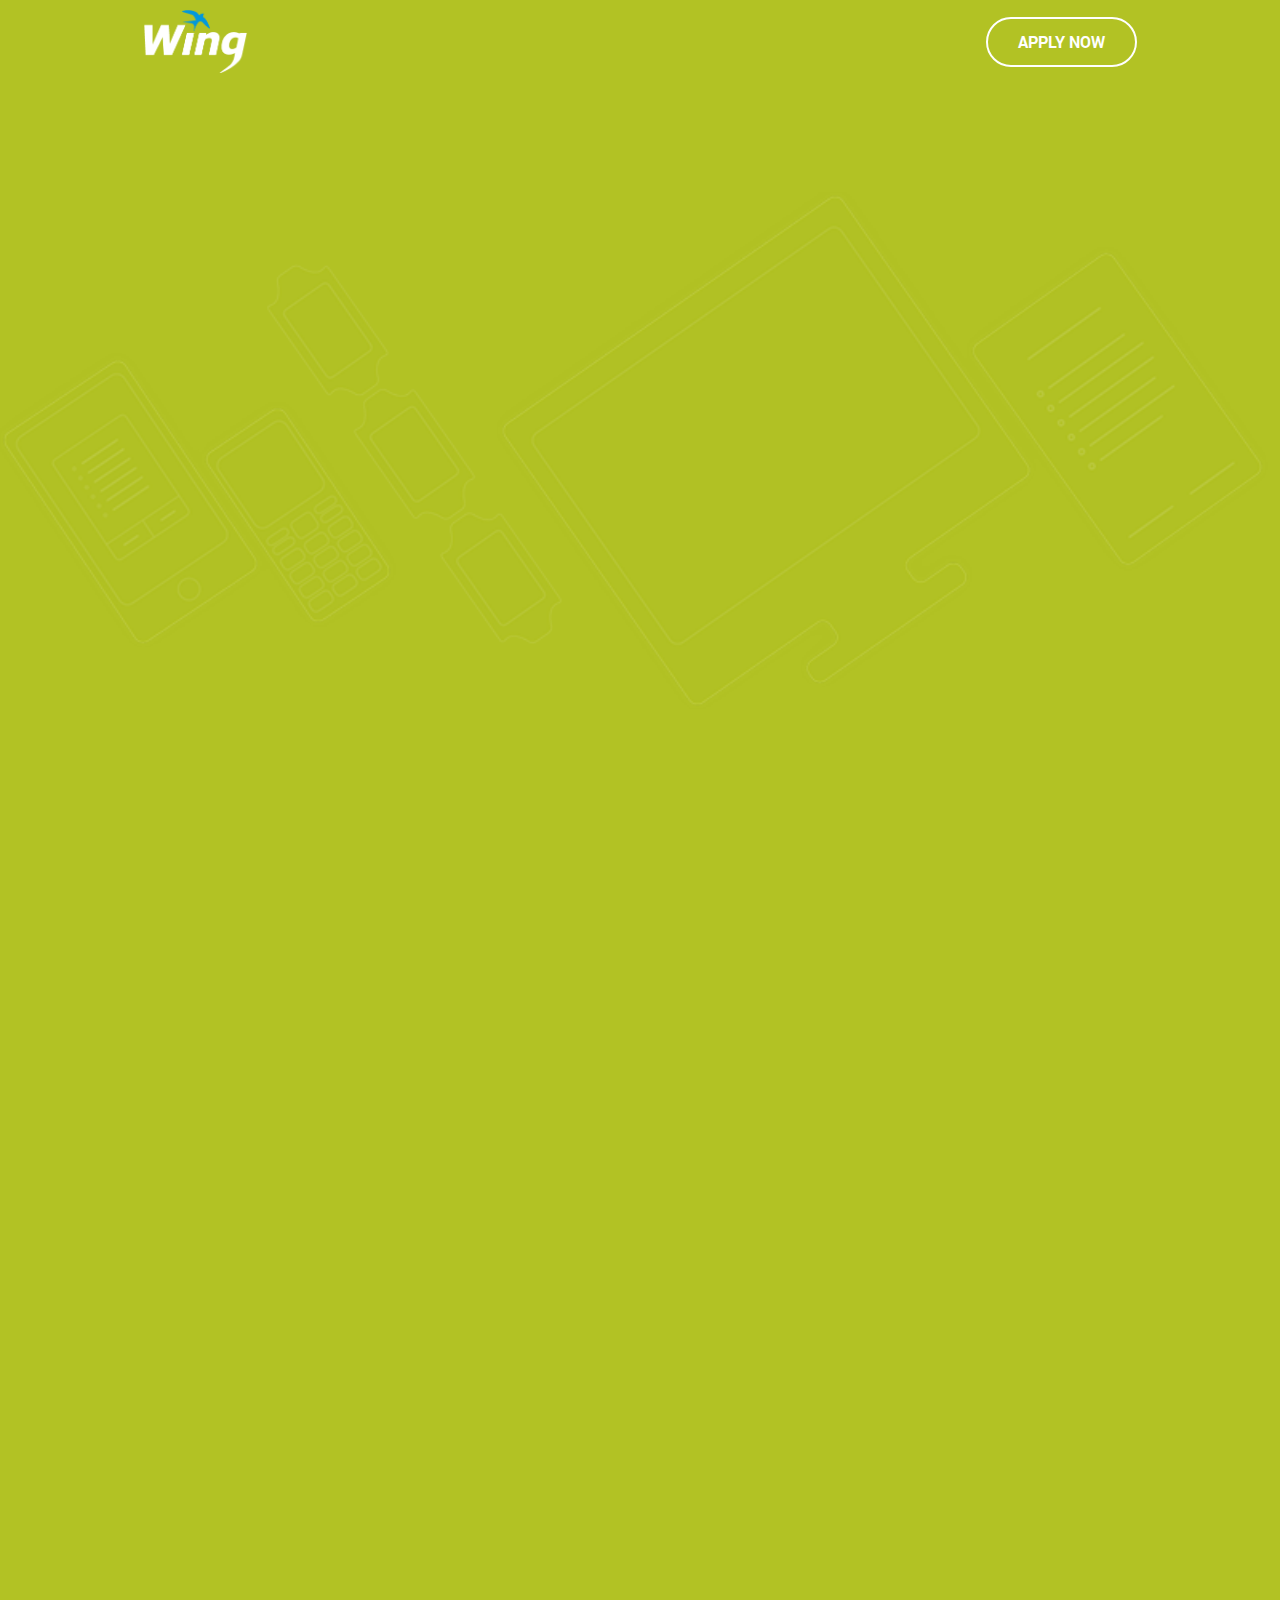
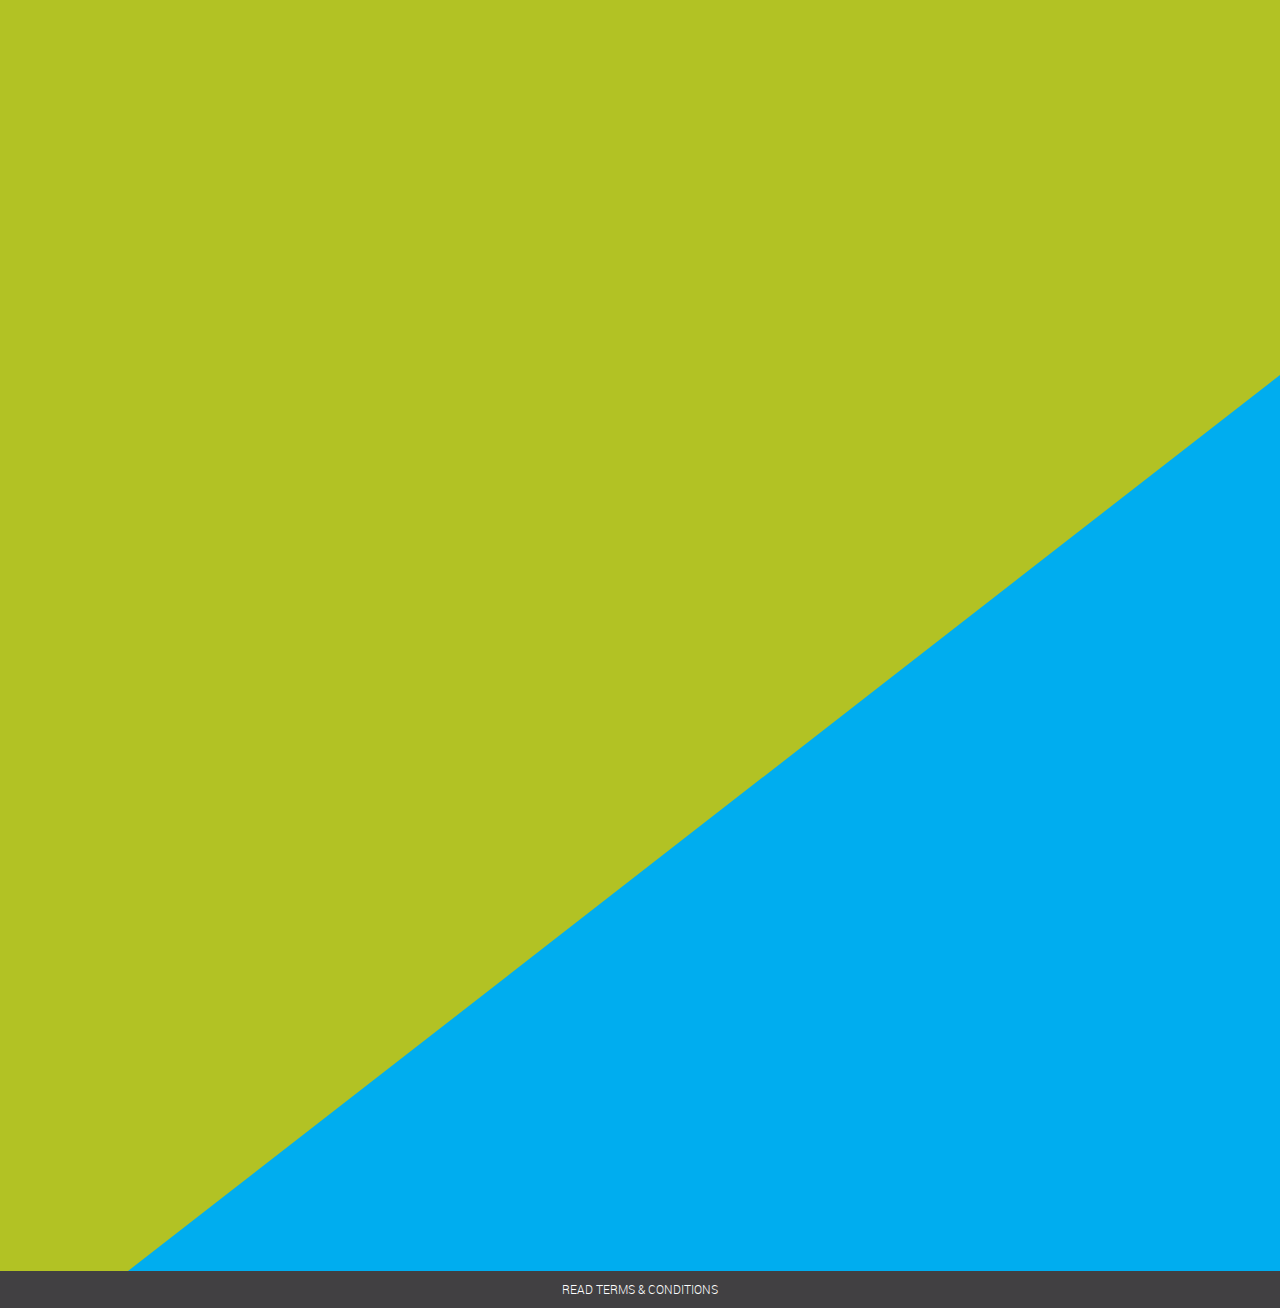
==== web/index.html @ c0601e38 "start heroku template" ====
﻿<!doctype html>
<html class="no-js" lang="">
<head>
<meta charset="utf-8">
<meta http-equiv="x-ua-compatible" content="ie=edge">
<title>Wing Money | Home</title>
<meta name="description" content="">
<meta name="viewport" content="width=device-width, initial-scale=1, maximum-scale=1">
<meta name="robots" content="noindex,nofollow" />

<!-- <link rel="stylesheet" href="https://maxcdn.bootstrapcdn.com/bootstrap/3.3.7/css/bootstrap.min.css" media="all"/> -->
<link rel="stylesheet" href="css/style.css" media="all"/>

<!--[if lt IE 9]> <script src="js/css3-mediaqueries.js"></script> <![endif]-->
<script src="js/html5.js"></script>
<script src="js/lib/modernizr-2.8.3.min.js"></script>
<script src="js/pace.min.js"></script>
</head>
<body>
<section id="main-container">

	<section id="main-wrapper" class="home-bg">
		<div class="home-header">
			<div class="container">
				<div class="w-logo fl"><img src="images/page_template/logo.png" alt=""></div>
				<a href="#" class="apply-now fr">Apply now</a>
				<div class="clr"></div>
			</div>
		</div>

		<section class="sec-pad null-top null-bot">
			<div class="container">
				<div class="banner-wrap">
					<div class="table-wrap">
						<div class="table-cell">
							<div class="banner-text text-center">
								<h3 class="animated hiding" data-animation="fadeInUp" data-delay="200">Do you need to...</h3>
								<h1 class="animated hiding" data-animation="fadeInUp" data-delay="300">SEND MONEY <br>FAST<span>?</span></h1>
								<div class="logo animated hiding" data-animation="fadeInUp" data-delay="400"><a href="" alt=""><img src="images/page_template/wingit.png" alt=""></a></div>
								<a href="#layout-1" class="find-out-more animated hiding" data-animation="fadeInUp" data-delay="500">Find out how <span><i class="fa fa-angle-down" aria-hidden="true"></i></span></a>
							</div>
						</div>
					</div>
				</div>
			</div>
		</section>

		<section id="layout-1" class="sec-pad null-top">
			<div class="layout-1">
				<div class="container">
					<div class="text-content animated hiding" data-animation="fadeInUp">
						<h3>Get your FREE Wing <br>Account NOW!</h3>
						<p>Enjoy fast, secure and convenient mobile money services in Cambodia!</p>
						<a href="#" class="btn click-apply">CLICK HERE TO APPLY</a>
						<p><a href="#" class="btn-knowmore">WAIT, I WANT TO KNOW MORE <span class="arrow-icon"><i class="fa fa-angle-down" aria-hidden="true"></i></span></a></p>
					</div>
					<div class="graphic-wrap animated hiding" data-animation="fadeInUp">
						<img src="images/page_template/h-graphic1.png" alt="">
						<div class="cc-circle">
							<h5>Access your account via USSD!</h5>
						</div>
					</div>
				</div>
			</div>
		</section>

		<section class="sec-pad">
			<div class="layout-2">
				<div class="container">
					<div class="text-content animated hiding" data-animation="fadeInUp">
						<!-- <span class="arrow-icon block"><i class="fa fa-angle-down" aria-hidden="true"></i></span> -->
						<h3>HERE’S EVERYTHING <br>YOU CAN DO WITH</h3>
						<div class="logo-inverted">
							<img src="images/page_template/logo-inverted.png" alt="">
						</div>
					</div>
					<div class="graphic-wrap animated hiding" data-animation="fadeInUp">
						<img src="images/page_template/h-graphic2.png" alt="">
					</div>
					<div class="flexslider-wrapper animated hiding" data-animation="fadeInUp">
						<div class="flexslider">
							<ul class="slides">
								<li>
									<div class="flex-item">
										<h2>WING SERVICES </h2>
										<p>Access all the Wing services using your mobile phone via USSD.</p>
										<p><strong>Just dial *000# and follow the menu.</strong></p>
										<ul>
											<li>pay online</li>
											<li>send &amp; transfer money</li>
											<li>phone top up &amp; buy a voucher</li>
											<li>bills payment</li>
										</ul>
									</div>
								</li>
								<li>
									<div class="flex-item">
										<h2>WING SERVICES </h2>
										<p>Access all the Wing services using your mobile phone via USSD.</p>
										<p><strong>Just dial *000# and follow the menu.</strong></p>
										<ul>
											<li>pay online</li>
											<li>send &amp; transfer money</li>
											<li>phone top up &amp; buy a voucher</li>
											<li>bills payment</li>
										</ul>
									</div>
								</li>
								<li>
									<div class="flex-item">
										<h2>WING SERVICES </h2>
										<p>Access all the Wing services using your mobile phone via USSD.</p>
										<p><strong>Just dial *000# and follow the menu.</strong></p>
										<ul>
											<li>pay online</li>
											<li>send &amp; transfer money</li>
											<li>phone top up &amp; buy a voucher</li>
											<li>bills payment</li>
										</ul>
									</div>
								</li>
								
							</ul>
						</div>
					</div>
				</div>
			</div>
		</section>

		<section class="sec-pad null-top null-bot">
			<div class="layout-3">
				<div class="layout-3-bg"></div>
				<div class="container">
					<div class="text-content animated hiding" data-animation="fadeInUp">
						<h5>Why wait?</h5>
						<h3>Get your own Wing Account NOW!</h3>
						<a href="#" class="btn click-apply btn-desktop">APPLY FOR FREE!</a>
					</div>
					<div class="graphic-wrap animated hiding" data-animation="fadeInUp">
						<img src="images/page_template/h-graphic3.png" alt="">

					</div>
					
					<div class="clr"></div>
					<div class="text-center animated hiding" data-animation="fadeInUp">
						<a href="#" class="btn click-apply btn-mobile">APPLY FOR FREE!</a>
					</div>
				</div>
			</div>
		</section>
	</section>
</section>
<footer>
	<div class="terms-wrap">
		<p class=><a href="#">READ TERMS &amp; CONDITIONS</a></p>
	</div>
</footer>
<script src="js/lib/jquery.min.js"></script>
<script src="js/lib/jquery-ui.min.js"></script>
<script src="js/TweenMax.min.js"></script>
<script src="js/ScrollToPlugin.min.js"></script>
<script src="js/jquery.appear.js"></script>
<script src="js/plugins.js"></script>
<script src="js/jquery.flexslider.js"></script>
<script src="js/custom.js"></script>
<script type="text/javascript">
	$(window).load(function(){
		$('.flexslider').flexslider({
			animation: "slide",
			directionNav: true,
			prevText: "&nbsp;",           //String: Set the text for the "previous" directionNav item
    		nextText: "&nbsp;",   
		});
	});
	
</script>
</body>
</html>
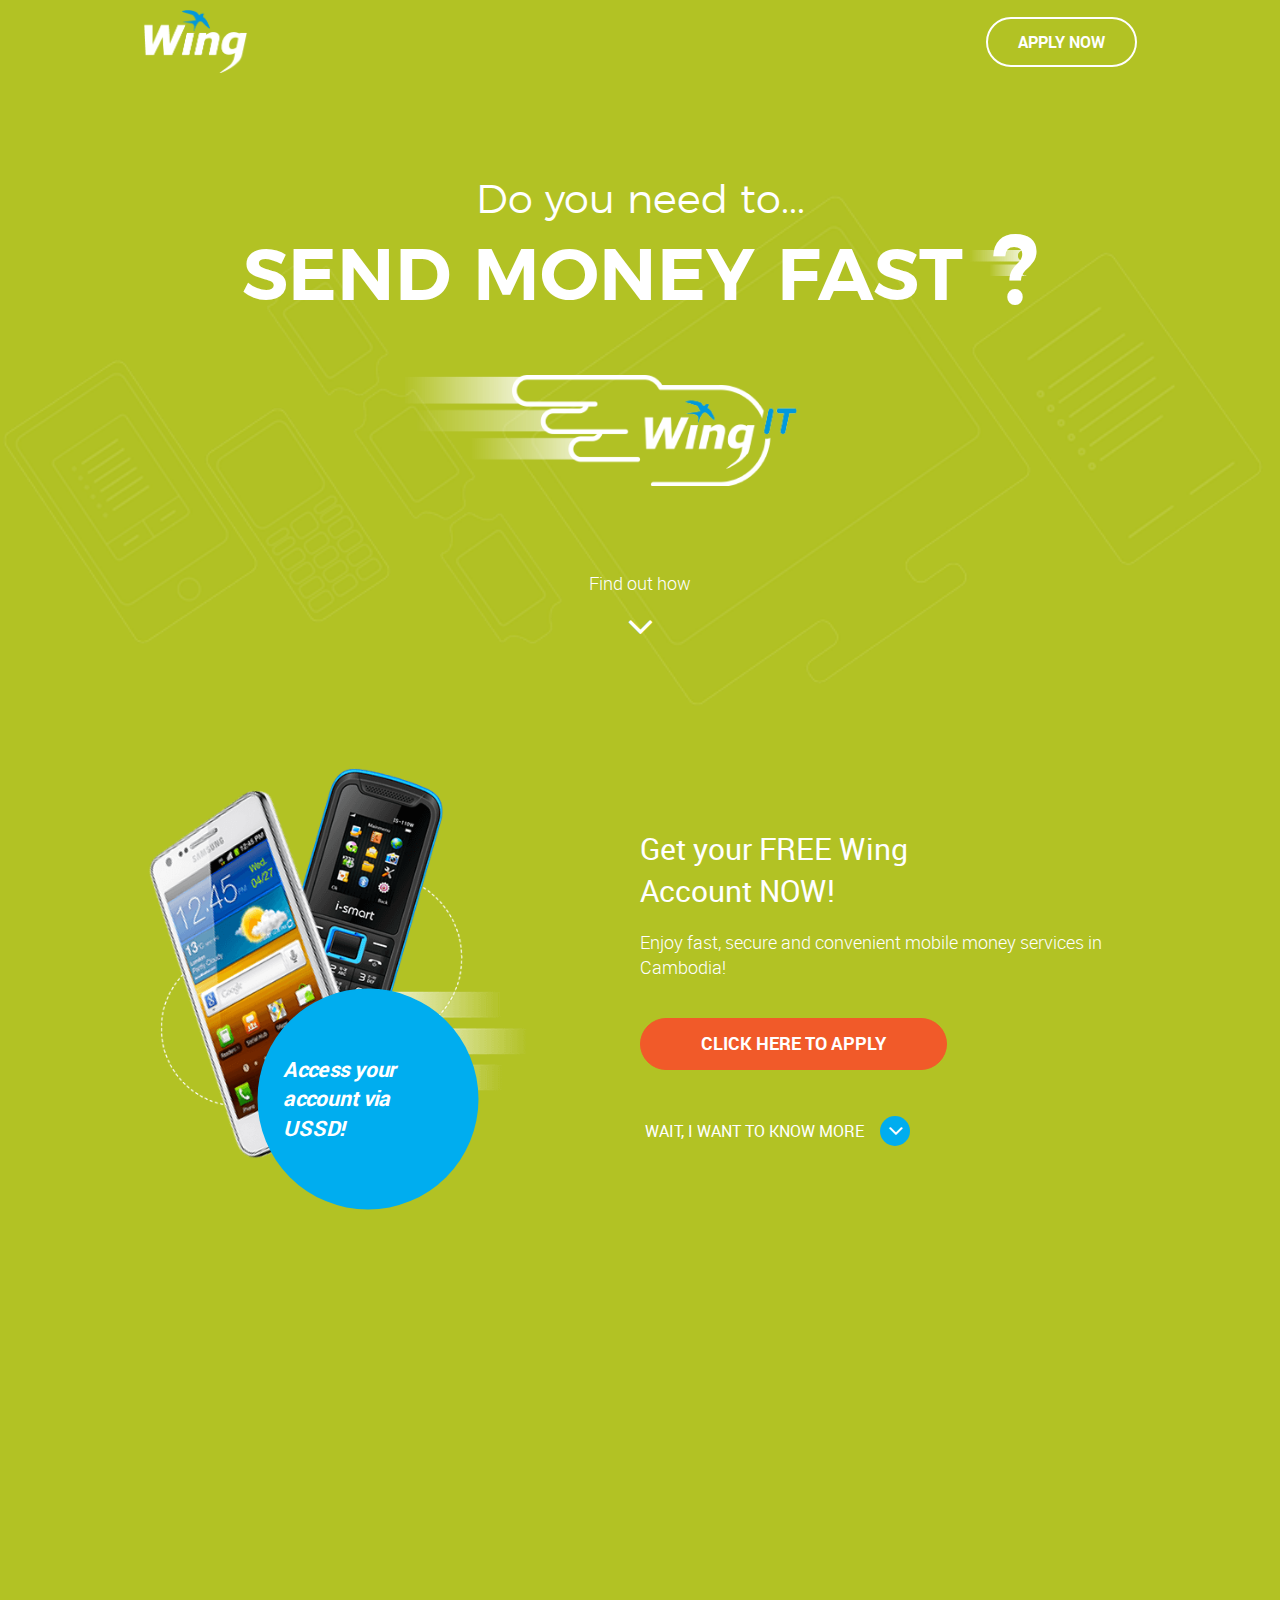
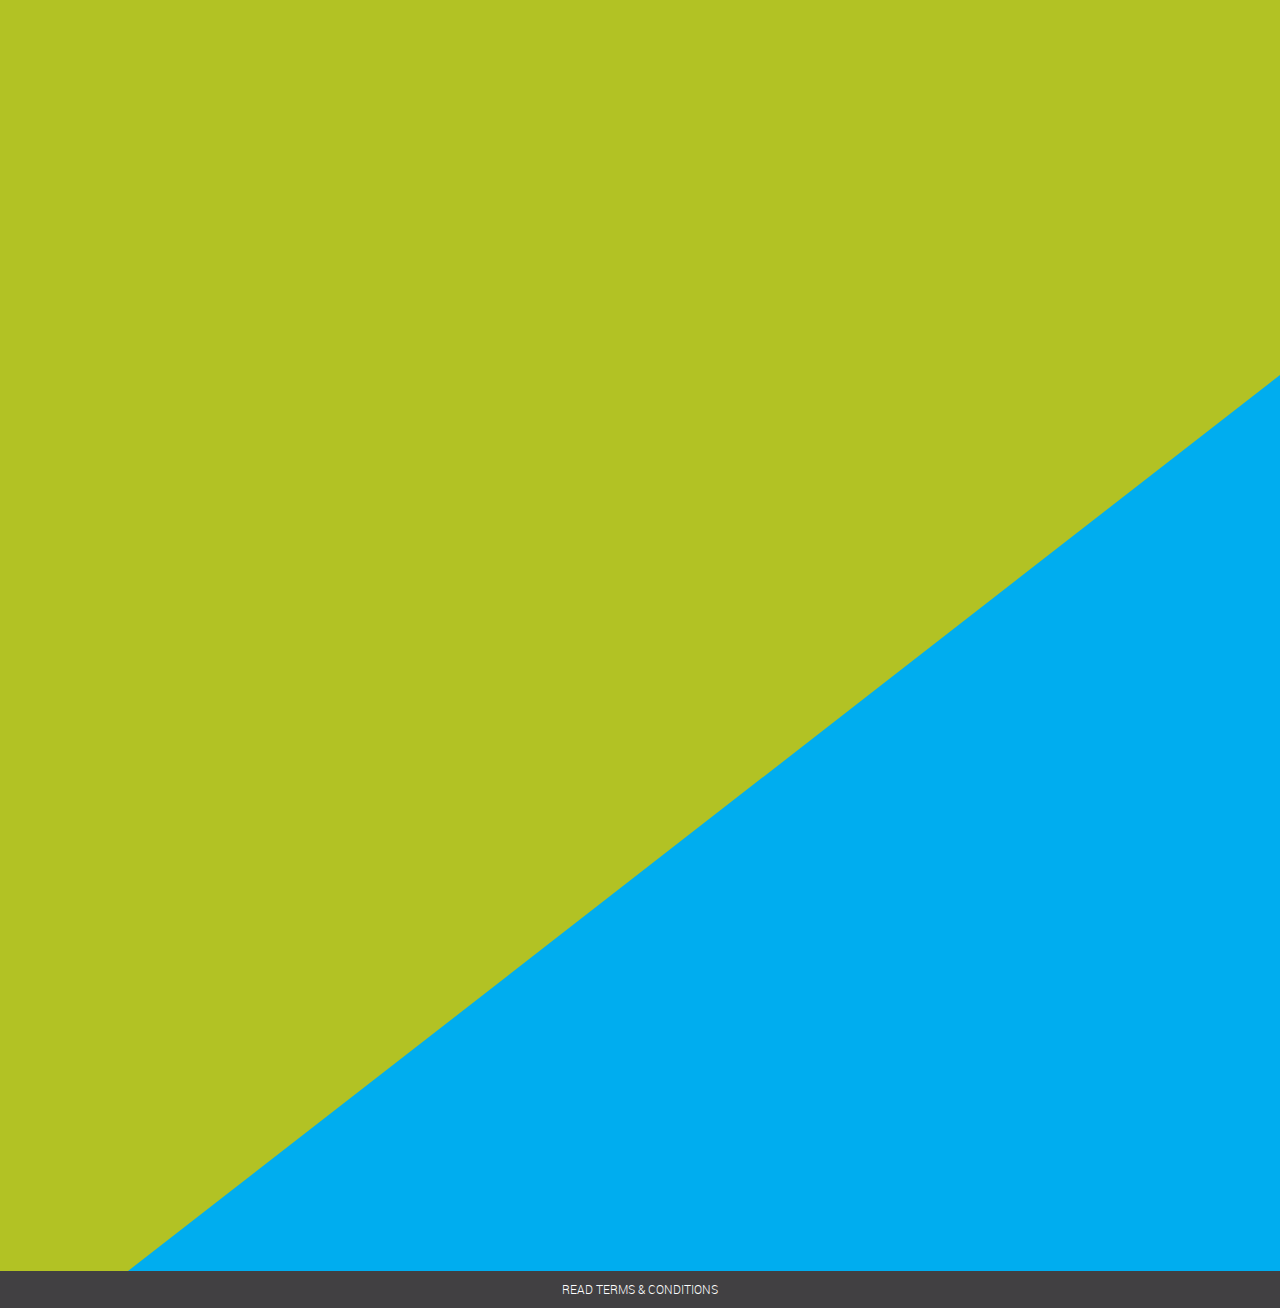
==== commit 7f4d2fd0: "optimize images" ====
--- a/web/index.html
+++ b/web/index.html
@@ -8,13 +8,8 @@
 <meta name="viewport" content="width=device-width, initial-scale=1, maximum-scale=1">
 <meta name="robots" content="noindex,nofollow" />
 
-<!-- <link rel="stylesheet" href="https://maxcdn.bootstrapcdn.com/bootstrap/3.3.7/css/bootstrap.min.css" media="all"/> -->
 <link rel="stylesheet" href="css/style.css" media="all"/>
 
-<!--[if lt IE 9]> <script src="js/css3-mediaqueries.js"></script> <![endif]-->
-<script src="js/html5.js"></script>
-<script src="js/lib/modernizr-2.8.3.min.js"></script>
-<script src="js/pace.min.js"></script>
 </head>
 <body>
 <section id="main-container">
@@ -155,6 +150,10 @@
 		<p class=><a href="#">READ TERMS &amp; CONDITIONS</a></p>
 	</div>
 </footer>
+<script src="js/html5.js"></script>
+<script src="js/lib/modernizr-2.8.3.min.js"></script>
+<script src="js/pace.min.js"></script>	
+
 <script src="js/lib/jquery.min.js"></script>
 <script src="js/lib/jquery-ui.min.js"></script>
 <script src="js/TweenMax.min.js"></script>
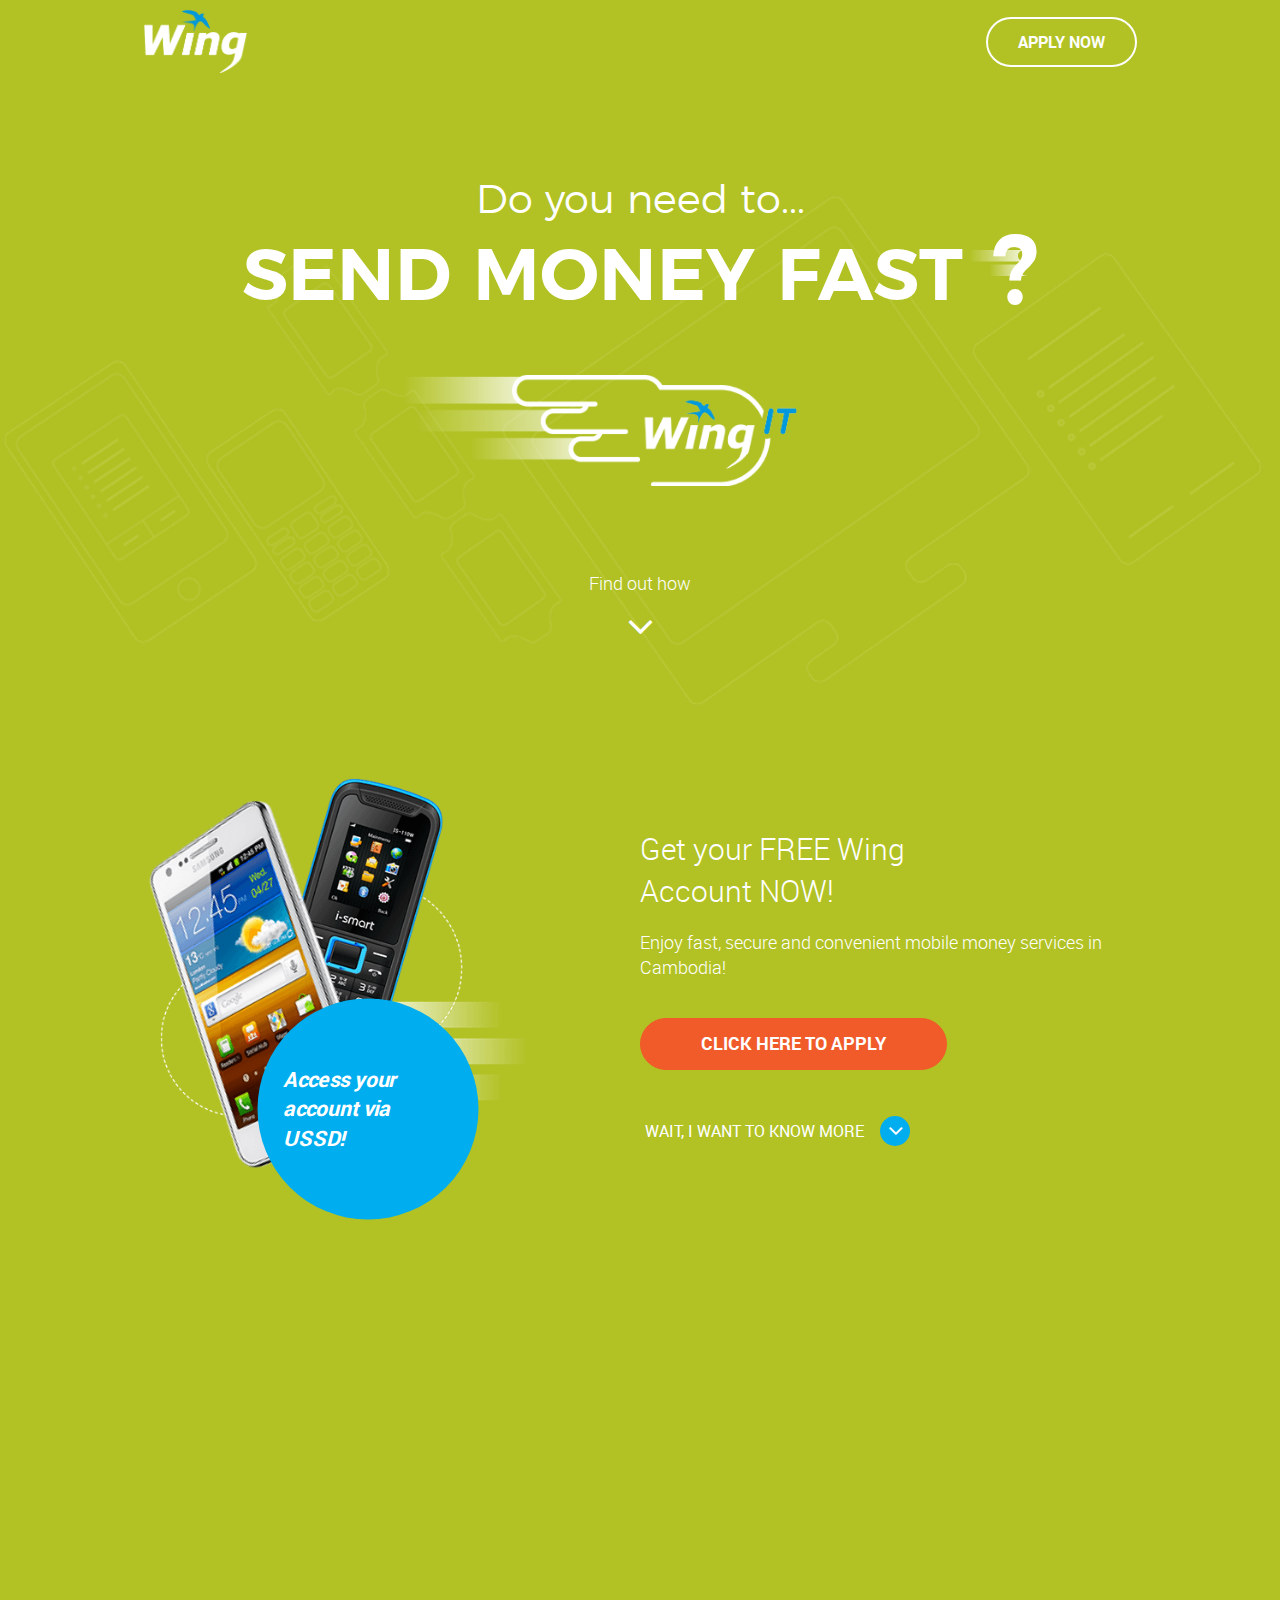
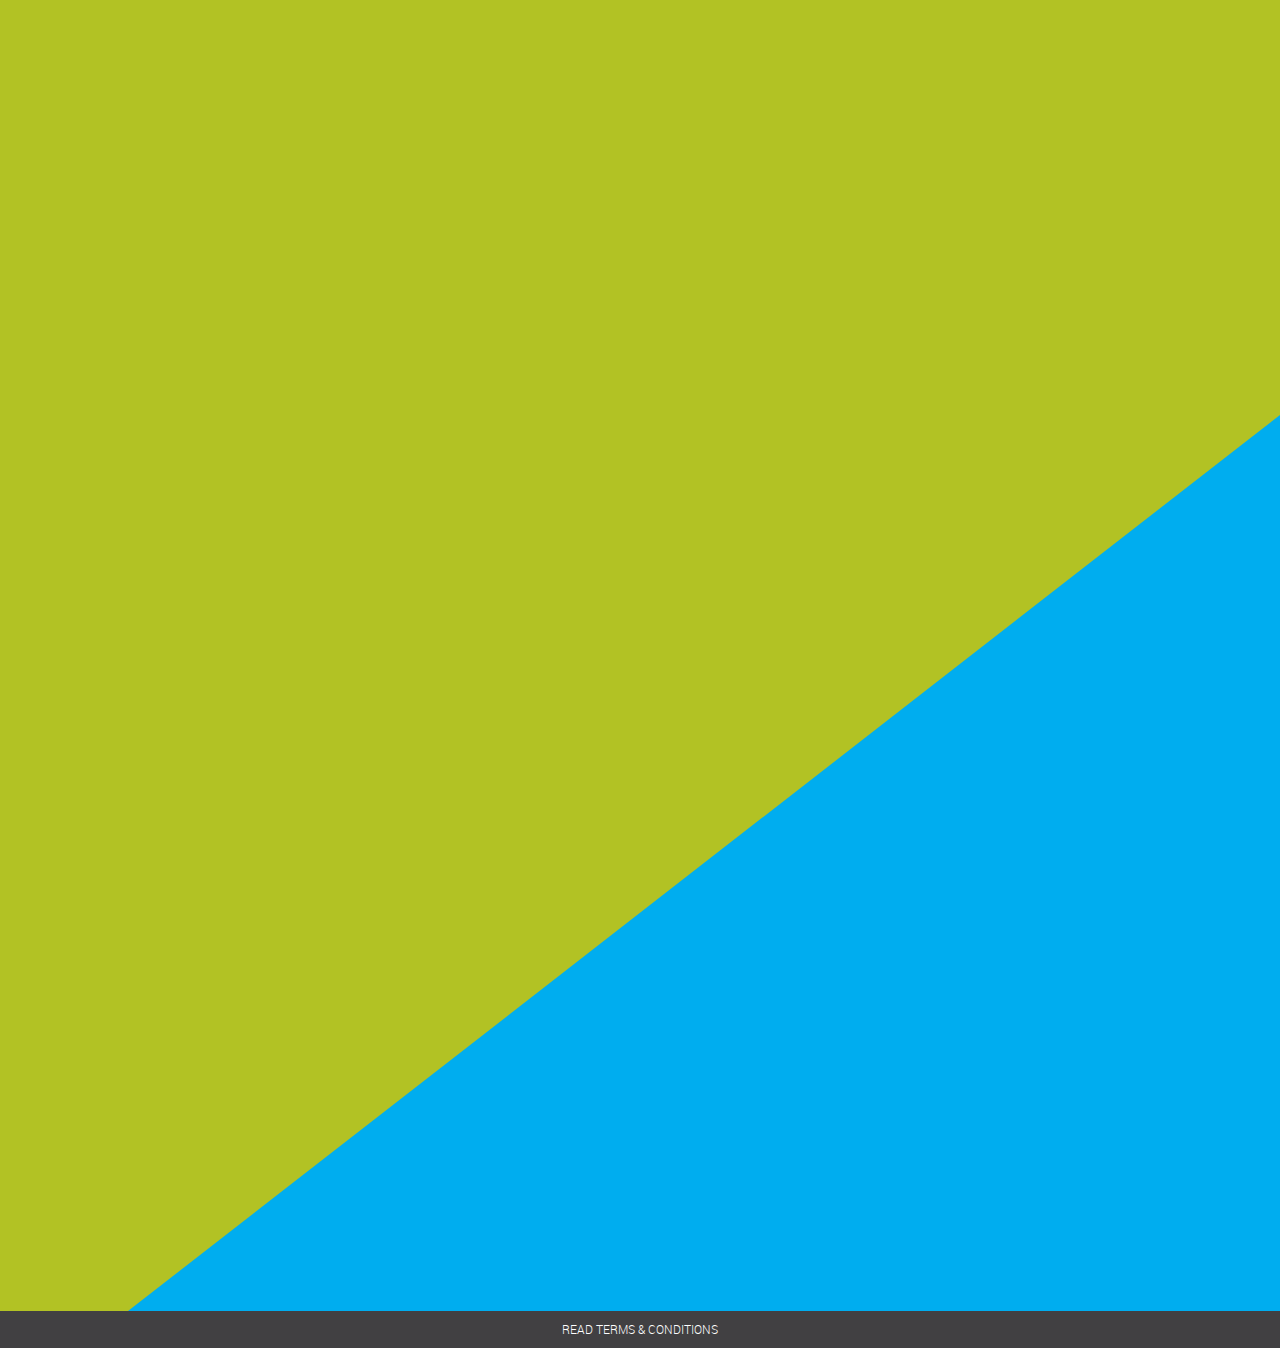
==== commit 1e7cf144: "optimize layout" ====
--- a/web/index.html
+++ b/web/index.html
@@ -18,7 +18,7 @@
 		<div class="home-header">
 			<div class="container">
 				<div class="w-logo fl"><img src="images/page_template/logo.png" alt=""></div>
-				<a href="#" class="apply-now fr">Apply now</a>
+				<a href="form.html" class="apply-now fr">Apply now</a>
 				<div class="clr"></div>
 			</div>
 		</div>
@@ -46,8 +46,8 @@
 					<div class="text-content animated hiding" data-animation="fadeInUp">
 						<h3>Get your FREE Wing <br>Account NOW!</h3>
 						<p>Enjoy fast, secure and convenient mobile money services in Cambodia!</p>
-						<a href="#" class="btn click-apply">CLICK HERE TO APPLY</a>
-						<p><a href="#" class="btn-knowmore">WAIT, I WANT TO KNOW MORE <span class="arrow-icon"><i class="fa fa-angle-down" aria-hidden="true"></i></span></a></p>
+						<a href="form.html" class="btn click-apply">CLICK HERE TO APPLY</a>
+						<p><a href="#layout-2" class="btn-knowmore">WAIT, I WANT TO KNOW MORE <span class="arrow-icon"><i class="fa fa-angle-down" aria-hidden="true"></i></span></a></p>
 					</div>
 					<div class="graphic-wrap animated hiding" data-animation="fadeInUp">
 						<img src="images/page_template/h-graphic1.png" alt="">
@@ -59,7 +59,7 @@
 			</div>
 		</section>
 
-		<section class="sec-pad">
+		<section id="layout-2" class="sec-pad">
 			<div class="layout-2">
 				<div class="container">
 					<div class="text-content animated hiding" data-animation="fadeInUp">
@@ -129,16 +129,15 @@
 					<div class="text-content animated hiding" data-animation="fadeInUp">
 						<h5>Why wait?</h5>
 						<h3>Get your own Wing Account NOW!</h3>
-						<a href="#" class="btn click-apply btn-desktop">APPLY FOR FREE!</a>
+						<a href="form.html" class="btn click-apply btn-desktop">APPLY FOR FREE!</a>
 					</div>
 					<div class="graphic-wrap animated hiding" data-animation="fadeInUp">
 						<img src="images/page_template/h-graphic3.png" alt="">
-
 					</div>
 					
 					<div class="clr"></div>
-					<div class="text-center animated hiding" data-animation="fadeInUp">
-						<a href="#" class="btn click-apply btn-mobile">APPLY FOR FREE!</a>
+					<div class="text-center">
+						<a href="form.html" class="btn click-apply btn-mobile">APPLY FOR FREE!</a>
 					</div>
 				</div>
 			</div>
@@ -153,7 +152,6 @@
 <script src="js/html5.js"></script>
 <script src="js/lib/modernizr-2.8.3.min.js"></script>
 <script src="js/pace.min.js"></script>	
-
 <script src="js/lib/jquery.min.js"></script>
 <script src="js/lib/jquery-ui.min.js"></script>
 <script src="js/TweenMax.min.js"></script>
